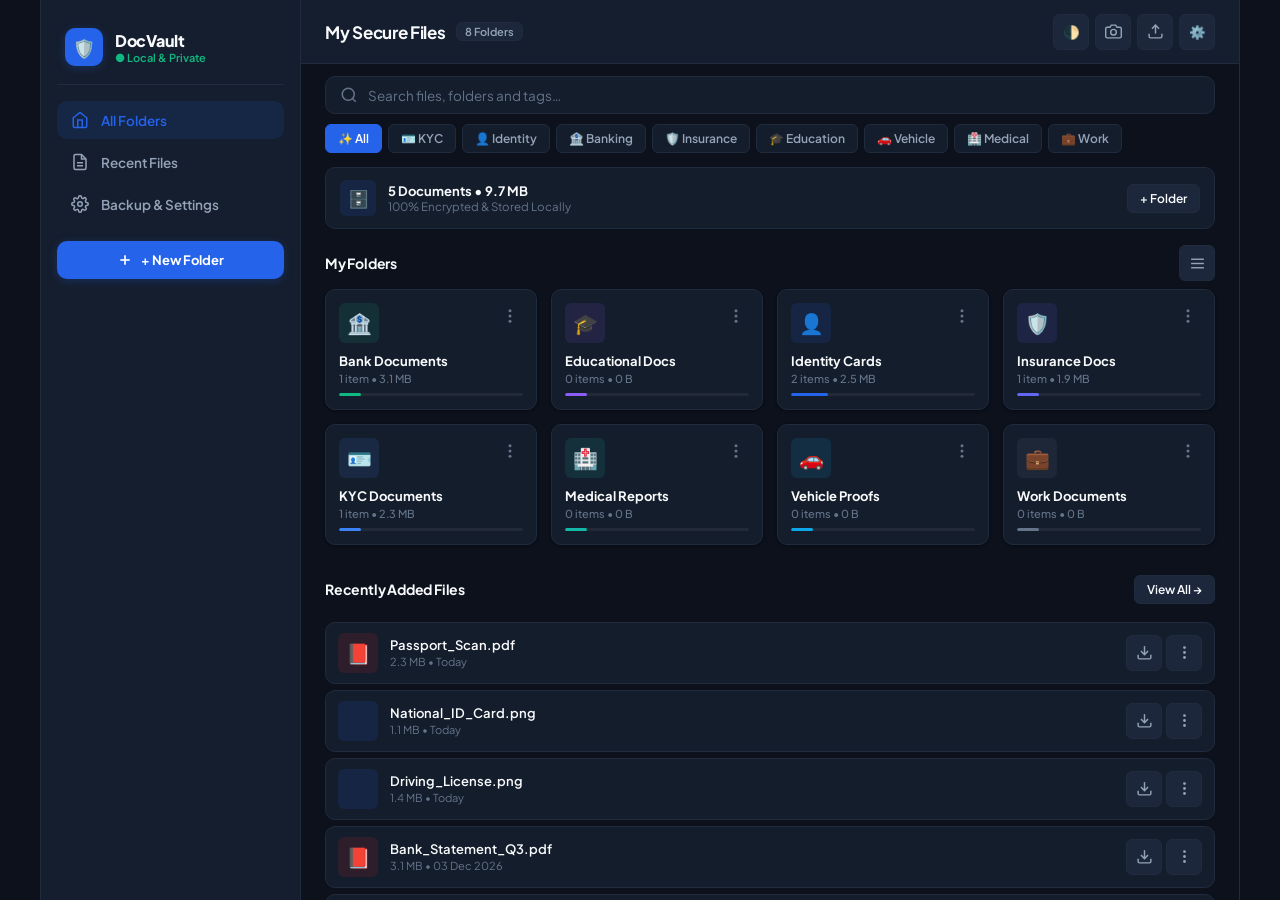
==== index.html @ 3d0f3116 "first commit" ====
<!DOCTYPE html>
<html lang="en">
<head>
  <meta charset="UTF-8" />
  <meta name="viewport" content="width=device-width, initial-scale=1.0, maximum-scale=1.0, user-scalable=no, viewport-fit=cover" />
  <meta name="theme-color" content="#0B0F19" />
  <meta name="mobile-web-app-capable" content="yes" />
  <meta name="apple-mobile-web-app-capable" content="yes" />
  <meta name="apple-mobile-web-app-status-bar-style" content="black-translucent" />
  <meta name="apple-mobile-web-app-title" content="DocVault" />
  <meta name="description" content="Minimal & secure offline document wallet." />
  <title>Private Document Vault — Local & Offline</title>

  <!-- PWA Manifest & Icons -->
  <link rel="manifest" href="./manifest.json" />
  <link rel="apple-touch-icon" href="./icons/icon-192.png" />
  <link rel="icon" type="image/png" href="./icons/icon-192.png" />

  <!-- Fonts & Style -->
  <link rel="preconnect" href="https://fonts.googleapis.com" />
  <link rel="preconnect" href="https://fonts.gstatic.com" crossorigin />
  <link rel="stylesheet" href="./css/style.css" />
</head>
<body>

<!-- Offline Status Pill -->
<div class="offline-badge" id="offline-badge">📡 Offline Vault</div>

<!-- Install Banner -->
<div class="install-banner" id="install-banner">
  <span class="install-banner-text">📥 Add DocVault to Home Screen</span>
  <div class="install-banner-btns">
    <button id="install-btn">Install</button>
    <button id="install-dismiss">✕</button>
  </div>
</div>

<!-- Hidden File Inputs -->
<input type="file" id="file-input" multiple accept="image/*,application/pdf,.doc,.docx,.xls,.xlsx,.txt" style="display:none"
  onchange="App.handleFileUpload(this.files); this.value=''" />

<!-- ═══════════════════════════════════════════════
     APP SHELL
     ═══════════════════════════════════════════════ -->
<div id="app">

  <!-- ── SIDEBAR (Desktop ≥ 900px) ──────────────── -->
  <nav id="sidebar" aria-label="Main navigation">
    <div class="sidebar-brand">
      <div class="sidebar-brand-icon">🛡️</div>
      <div>
        <div class="sidebar-brand-name">DocVault</div>
        <div class="sidebar-brand-tag">● Local &amp; Private</div>
      </div>
    </div>

    <div class="sidebar-nav">
      <button class="sidebar-nav-item active" data-view="home" onclick="App.showView('home')">
        <svg width="18" height="18" viewBox="0 0 24 24" fill="none" stroke="currentColor" stroke-width="2">
          <path d="M3 9l9-7 9 7v11a2 2 0 0 1-2 2H5a2 2 0 0 1-2-2z"/><polyline points="9 22 9 12 15 12 15 22"/>
        </svg>
        <span>All Folders</span>
      </button>

      <button class="sidebar-nav-item" data-view="recent" onclick="App.showView('recent')">
        <svg width="18" height="18" viewBox="0 0 24 24" fill="none" stroke="currentColor" stroke-width="2">
          <path d="M14 2H6a2 2 0 0 0-2 2v16a2 2 0 0 0 2 2h12a2 2 0 0 0 2-2V8z"/>
          <polyline points="14 2 14 8 20 8"/><line x1="16" y1="13" x2="8" y2="13"/><line x1="16" y1="17" x2="8" y2="17"/>
        </svg>
        <span>Recent Files</span>
      </button>

      <button class="sidebar-nav-item" data-view="settings" onclick="App.showView('settings')">
        <svg width="18" height="18" viewBox="0 0 24 24" fill="none" stroke="currentColor" stroke-width="2">
          <circle cx="12" cy="12" r="3"/>
          <path d="M19.4 15a1.65 1.65 0 0 0 .33 1.82l.06.06a2 2 0 0 1-2.83 2.83l-.06-.06a1.65 1.65 0 0 0-1.82-.33 1.65 1.65 0 0 0-1 1.51V21a2 2 0 0 1-4 0v-.09A1.65 1.65 0 0 0 9 19.4a1.65 1.65 0 0 0-1.82.33l-.06.06a2 2 0 0 1-2.83-2.83l.06-.06A1.65 1.65 0 0 0 4.68 15a1.65 1.65 0 0 0-1.51-1H3a2 2 0 0 1 0-4h.09A1.65 1.65 0 0 0 4.6 9a1.65 1.65 0 0 0-.33-1.82l-.06-.06a2 2 0 0 1 2.83-2.83l.06.06A1.65 1.65 0 0 0 9 4.68a1.65 1.65 0 0 0 1-1.51V3a2 2 0 0 1 4 0v.09a1.65 1.65 0 0 0 1 1.51 1.65 1.65 0 0 0 1.82-.33l.06-.06a2 2 0 0 1 2.83 2.83l-.06.06A1.65 1.65 0 0 0 19.4 9a1.65 1.65 0 0 0 1.51 1H21a2 2 0 0 1 0 4h-.09a1.65 1.65 0 0 0-1.51 1z"/>
        </svg>
        <span>Backup &amp; Settings</span>
      </button>

      <button class="sidebar-action-btn" onclick="App.showCreateFolder()">
        <svg width="16" height="16" viewBox="0 0 24 24" fill="none" stroke="currentColor" stroke-width="2.5">
          <line x1="12" y1="5" x2="12" y2="19"/><line x1="5" y1="12" x2="19" y2="12"/>
        </svg>
        <span>+ New Folder</span>
      </button>
    </div>
  </nav>

  <!-- ── ALL VIEWS IN #app-content ──────────────── -->
  <div id="app-content">

    <!-- ── HOME VIEW ────────────────────────────── -->
    <div class="view" id="view-home">
      <!-- Top App Header -->
      <div class="app-header">
        <div class="header-left">
          <div class="header-title-main">My Secure Files</div>
          <div class="header-sub-badge" id="storage-pill-count">0 Folders</div>
        </div>
        <div class="header-actions">
          <button class="icon-btn" onclick="App.toggleTheme()" title="Toggle Dark/Light" aria-label="Theme">
            🌓
          </button>
          <button class="icon-btn" onclick="App.openCameraScanner()" title="Scan Document" aria-label="Scan">
            <svg width="18" height="18" viewBox="0 0 24 24" fill="none" stroke="currentColor" stroke-width="2">
              <path d="M23 19a2 2 0 0 1-2 2H3a2 2 0 0 1-2-2V8a2 2 0 0 1 2-2h4l2-3h6l2 3h4a2 2 0 0 1 2 2z"/><circle cx="12" cy="13" r="4"/>
            </svg>
          </button>
          <button class="icon-btn" onclick="App.triggerUpload()" title="Import File" aria-label="Upload">
            <svg width="18" height="18" viewBox="0 0 24 24" fill="none" stroke="currentColor" stroke-width="2">
              <path d="M21 15v4a2 2 0 0 1-2 2H5a2 2 0 0 1-2-2v-4"/><polyline points="17 8 12 3 7 8"/><line x1="12" y1="3" x2="12" y2="15"/>
            </svg>
          </button>
          <button class="icon-btn" onclick="App.showView('settings')" title="Settings" aria-label="Settings">
            ⚙️
          </button>
        </div>
      </div>

      <!-- Search Bar -->
      <div class="search-container">
        <svg width="18" height="18" viewBox="0 0 24 24" fill="none" stroke="currentColor" stroke-width="2">
          <circle cx="11" cy="11" r="8"/><path d="m21 21-4.35-4.35"/>
        </svg>
        <input type="text" id="search-input" placeholder="Search files, folders and tags…" oninput="App.handleSearch(this.value)" />
      </div>

      <!-- Quick Category Pills -->
      <div class="category-pills" id="category-pills">
        <button class="category-pill active" onclick="App.filterCategory('all', this)">✨ All</button>
        <button class="category-pill" onclick="App.filterCategory('kyc', this)">🪪 KYC</button>
        <button class="category-pill" onclick="App.filterCategory('identity', this)">👤 Identity</button>
        <button class="category-pill" onclick="App.filterCategory('bank', this)">🏦 Banking</button>
        <button class="category-pill" onclick="App.filterCategory('insurance', this)">🛡️ Insurance</button>
        <button class="category-pill" onclick="App.filterCategory('education', this)">🎓 Education</button>
        <button class="category-pill" onclick="App.filterCategory('vehicle', this)">🚗 Vehicle</button>
        <button class="category-pill" onclick="App.filterCategory('medical', this)">🏥 Medical</button>
        <button class="category-pill" onclick="App.filterCategory('work', this)">💼 Work</button>
      </div>

      <!-- Storage Summary Card -->
      <div class="storage-summary-card">
        <div class="storage-stat-group">
          <div class="storage-stat-icon">🗄️</div>
          <div class="storage-stat-info">
            <div class="storage-stat-title" id="stat-main-storage">0 Documents • 0 B</div>
            <div class="storage-stat-sub">100% Encrypted &amp; Stored Locally</div>
          </div>
        </div>
        <div class="storage-stat-actions">
          <button class="btn-sm" onclick="App.showCreateFolder()">+ Folder</button>
        </div>
      </div>

      <!-- Scrollable Folders & Docs List -->
      <div class="scroll-area">
        <div class="section-bar">
          <div class="section-heading">My Folders</div>
          <button class="icon-btn" id="toggle-view-btn" onclick="App.toggleView()" title="Toggle View">
            <svg width="18" height="18" viewBox="0 0 24 24" fill="none" stroke="currentColor" stroke-width="2">
              <line x1="3" y1="6" x2="21" y2="6"/><line x1="3" y1="12" x2="21" y2="12"/><line x1="3" y1="18" x2="21" y2="18"/>
            </svg>
          </button>
        </div>

        <!-- Folders Container -->
        <div class="folders-grid" id="folders-grid">
          <!-- Rendered dynamically -->
        </div>

        <!-- Recent Documents Preview inside Home -->
        <div class="section-bar" style="margin-top:14px">
          <div class="section-heading">Recently Added Files</div>
          <button class="btn-sm" onclick="App.showView('recent')">View All →</button>
        </div>
        <div class="recent-docs-section" id="home-recent-docs">
          <!-- Rendered dynamically -->
        </div>

        <div style="height:20px"></div>
      </div>
    </div>

    <!-- ── FOLDER VIEW ──────────────────────────── -->
    <div class="view" id="view-folder">
      <div class="app-header">
        <div class="header-left">
          <button class="header-back-btn" onclick="App.goBack()" aria-label="Back">
            <svg width="20" height="20" viewBox="0 0 24 24" fill="none" stroke="currentColor" stroke-width="2.5">
              <polyline points="15 18 9 12 15 6"/>
            </svg>
          </button>
          <div class="header-title-main" id="folder-header-title">Folder</div>
        </div>
        <div class="header-actions">
          <button class="icon-btn" onclick="App.openCameraScanner()" title="Scan Document">
            <svg width="18" height="18" viewBox="0 0 24 24" fill="none" stroke="currentColor" stroke-width="2">
              <path d="M23 19a2 2 0 0 1-2 2H3a2 2 0 0 1-2-2V8a2 2 0 0 1 2-2h4l2-3h6l2 3h4a2 2 0 0 1 2 2z"/><circle cx="12" cy="13" r="4"/>
            </svg>
          </button>
          <button class="icon-btn" onclick="App.triggerUpload()" title="Upload File">
            <svg width="18" height="18" viewBox="0 0 24 24" fill="none" stroke="currentColor" stroke-width="2">
              <path d="M21 15v4a2 2 0 0 1-2 2H5a2 2 0 0 1-2-2v-4"/><polyline points="17 8 12 3 7 8"/><line x1="12" y1="3" x2="12" y2="15"/>
            </svg>
          </button>
        </div>
      </div>

      <div class="scroll-area" style="padding-top:14px">
        <div class="recent-docs-section" id="folder-docs">
          <!-- Rendered dynamically -->
        </div>
      </div>

      <button class="nav-fab-center" style="position:fixed;right:20px;bottom:80px;z-index:30" onclick="App.triggerUpload()" title="Add Document">
        <svg width="22" height="22" viewBox="0 0 24 24" fill="none" stroke="currentColor" stroke-width="2.5">
          <line x1="12" y1="5" x2="12" y2="19"/><line x1="5" y1="12" x2="19" y2="12"/>
        </svg>
      </button>
    </div>

    <!-- ── DOCUMENT VIEWER ────────────────────────── -->
    <div class="view" id="view-viewer">
      <div class="app-header">
        <div class="header-left">
          <button class="header-back-btn" onclick="App.goBack()" aria-label="Back">
            <svg width="20" height="20" viewBox="0 0 24 24" fill="none" stroke="currentColor" stroke-width="2.5">
              <polyline points="15 18 9 12 15 6"/>
            </svg>
          </button>
          <div class="header-title-main" id="doc-viewer-title" style="font-size:15px">Document</div>
        </div>
        <div class="header-actions">
          <button class="icon-btn" onclick="App.shareDocument()" title="Share">
            <svg width="18" height="18" viewBox="0 0 24 24" fill="none" stroke="currentColor" stroke-width="2">
              <circle cx="18" cy="5" r="3"/><circle cx="6" cy="12" r="3"/><circle cx="18" cy="19" r="3"/>
              <line x1="8.59" y1="13.51" x2="15.42" y2="17.49"/><line x1="15.41" y1="6.51" x2="8.59" y2="10.49"/>
            </svg>
          </button>
          <button class="icon-btn" onclick="App.deleteDocument()" title="Delete">
            <svg width="18" height="18" viewBox="0 0 24 24" fill="none" stroke="currentColor" stroke-width="2">
              <polyline points="3 6 5 6 21 6"/><path d="M19 6v14a2 2 0 0 1-2 2H7a2 2 0 0 1-2-2V6m3 0V4a1 1 0 0 1 1-1h4a1 1 0 0 1 1 1v2"/>
            </svg>
          </button>
        </div>
      </div>

      <div class="viewer-body" id="doc-viewer-content">
        <!-- Rendered dynamically -->
      </div>

      <div class="viewer-bottom-bar">
        <button class="btn-secondary" onclick="App.downloadDocument()">⬇️ Download File</button>
        <button class="btn-primary" onclick="App.shareDocument()">🔗 Share Document</button>
      </div>
    </div>

    <!-- ── RECENT VIEW ──────────────────────────── -->
    <div class="view" id="view-recent">
      <div class="app-header">
        <div class="header-title-main">Recent Documents</div>
        <div class="header-actions">
          <button class="icon-btn" onclick="App.triggerUpload()" title="Upload">
            <svg width="18" height="18" viewBox="0 0 24 24" fill="none" stroke="currentColor" stroke-width="2">
              <path d="M21 15v4a2 2 0 0 1-2 2H5a2 2 0 0 1-2-2v-4"/><polyline points="17 8 12 3 7 8"/><line x1="12" y1="3" x2="12" y2="15"/>
            </svg>
          </button>
        </div>
      </div>

      <div class="scroll-area" style="padding-top:14px">
        <div class="recent-docs-section" id="recent-docs-list">
          <!-- Rendered dynamically -->
        </div>
      </div>
    </div>

    <!-- ── SETTINGS VIEW ────────────────────────── -->
    <div class="view" id="view-settings">
      <div class="app-header">
        <div class="header-left">
          <button class="header-back-btn" onclick="App.goBack()" aria-label="Back">
            <svg width="20" height="20" viewBox="0 0 24 24" fill="none" stroke="currentColor" stroke-width="2.5">
              <polyline points="15 18 9 12 15 6"/>
            </svg>
          </button>
          <div class="header-title-main">Vault Settings &amp; Backup</div>
        </div>
      </div>

      <div class="scroll-area" style="padding-top:14px">
        <!-- Appearance -->
        <div class="storage-summary-card" style="cursor:pointer" onclick="App.toggleTheme()">
          <div class="storage-stat-group">
            <div class="storage-stat-icon">🌓</div>
            <div class="storage-stat-info">
              <div class="storage-stat-title" id="theme-label">Cyber Dark Theme</div>
              <div class="storage-stat-sub">Tap to toggle Dark / Light mode</div>
            </div>
          </div>
          <button class="btn-sm">Switch</button>
        </div>

        <!-- Backup & Export -->
        <div class="storage-summary-card" style="cursor:pointer" onclick="App.exportBackup()">
          <div class="storage-stat-group">
            <div class="storage-stat-icon">💾</div>
            <div class="storage-stat-info">
              <div class="storage-stat-title">Export Complete Backup</div>
              <div class="storage-stat-sub">Download all folders &amp; documents as JSON</div>
            </div>
          </div>
          <button class="btn-sm">Export</button>
        </div>

        <div class="storage-summary-card" style="cursor:pointer" onclick="App.importBackup()">
          <div class="storage-stat-group">
            <div class="storage-stat-icon">📥</div>
            <div class="storage-stat-info">
              <div class="storage-stat-title">Restore from Backup</div>
              <div class="storage-stat-sub">Import wallet JSON file from your device</div>
            </div>
          </div>
          <button class="btn-sm">Import</button>
        </div>

        <!-- Wipe data -->
        <div class="storage-summary-card" style="cursor:pointer" onclick="App.confirmClearData()">
          <div class="storage-stat-group">
            <div class="storage-stat-icon" style="background:rgba(239,68,68,0.15);color:var(--danger)">🗑️</div>
            <div class="storage-stat-info">
              <div class="storage-stat-title" style="color:var(--danger)">Clear All Stored Data</div>
              <div class="storage-stat-sub">Permanently delete IndexedDB local database</div>
            </div>
          </div>
          <button class="btn-sm" style="color:var(--danger)">Wipe</button>
        </div>

        <div style="text-align:center;padding:28px 16px;color:var(--text-dim);font-size:12px">
          🛡️ Private Document Vault • v2.1 Pro<br>
          <span>100% Local-First Offline Storage</span>
        </div>
      </div>
    </div>

    <!-- ── BOTTOM NAVIGATION (Mobile / Tablet) ──── -->
    <nav class="bottom-nav" id="bottom-nav">
      <button class="nav-item active" data-view="home" onclick="App.showView('home')" aria-label="Folders">
        <svg width="20" height="20" viewBox="0 0 24 24" fill="none" stroke="currentColor" stroke-width="2">
          <path d="M3 9l9-7 9 7v11a2 2 0 0 1-2 2H5a2 2 0 0 1-2-2z"/><polyline points="9 22 9 12 15 12 15 22"/>
        </svg>
        <span class="nav-label">Vault</span>
      </button>

      <button class="nav-item" data-view="recent" onclick="App.showView('recent')" aria-label="Documents">
        <svg width="20" height="20" viewBox="0 0 24 24" fill="none" stroke="currentColor" stroke-width="2">
          <path d="M14 2H6a2 2 0 0 0-2 2v16a2 2 0 0 0 2 2h12a2 2 0 0 0 2-2V8z"/>
          <polyline points="14 2 14 8 20 8"/><line x1="16" y1="13" x2="8" y2="13"/><line x1="16" y1="17" x2="8" y2="17"/>
        </svg>
        <span class="nav-label">Recent</span>
      </button>

      <!-- Center Action Button -->
      <button class="nav-fab-center" onclick="App.openCameraScanner()" aria-label="Scan" title="Scan or Upload">
        <svg width="22" height="22" viewBox="0 0 24 24" fill="none" stroke="currentColor" stroke-width="2.5">
          <path d="M23 19a2 2 0 0 1-2 2H3a2 2 0 0 1-2-2V8a2 2 0 0 1 2-2h4l2-3h6l2 3h4a2 2 0 0 1 2 2z"/><circle cx="12" cy="13" r="4"/>
        </svg>
      </button>

      <button class="nav-item" onclick="App.showCreateFolder()" aria-label="New Folder">
        <svg width="20" height="20" viewBox="0 0 24 24" fill="none" stroke="currentColor" stroke-width="2">
          <line x1="12" y1="5" x2="12" y2="19"/><line x1="5" y1="12" x2="19" y2="12"/>
        </svg>
        <span class="nav-label">New</span>
      </button>

      <button class="nav-item" data-view="settings" onclick="App.showView('settings')" aria-label="Settings">
        <svg width="20" height="20" viewBox="0 0 24 24" fill="none" stroke="currentColor" stroke-width="2">
          <circle cx="12" cy="12" r="3"/>
          <path d="M19.4 15a1.65 1.65 0 0 0 .33 1.82l.06.06a2 2 0 0 1-2.83 2.83l-.06-.06a1.65 1.65 0 0 0-1.82-.33 1.65 1.65 0 0 0-1 1.51V21a2 2 0 0 1-4 0v-.09A1.65 1.65 0 0 0 9 19.4a1.65 1.65 0 0 0-1.82.33l-.06.06a2 2 0 0 1-2.83-2.83l.06-.06A1.65 1.65 0 0 0 4.68 15a1.65 1.65 0 0 0-1.51-1H3a2 2 0 0 1 0-4h.09A1.65 1.65 0 0 0 4.6 9a1.65 1.65 0 0 0-.33-1.82l-.06-.06a2 2 0 0 1 2.83-2.83l.06.06A1.65 1.65 0 0 0 9 4.68a1.65 1.65 0 0 0 1-1.51V3a2 2 0 0 1 4 0v.09a1.65 1.65 0 0 0 1 1.51 1.65 1.65 0 0 0 1.82-.33l.06-.06a2 2 0 0 1 2.83 2.83l-.06.06A1.65 1.65 0 0 0 19.4 9a1.65 1.65 0 0 0 1.51 1H21a2 2 0 0 1 0 4h-.09a1.65 1.65 0 0 0-1.51 1z"/>
        </svg>
        <span class="nav-label">Settings</span>
      </button>
    </nav>

  </div><!-- /#app-content -->
</div><!-- /#app -->

<!-- Scripts -->
<script src="./js/crypto.js"></script>
<script src="./js/db.js"></script>
<script src="./js/ui.js"></script>
<script src="./js/app.js"></script>

<script>
  // ── Bottom nav view synchronization ───────────────────────
  const NAV_VISIBLE_VIEWS = ['home', 'recent', 'settings'];
  const origShowView = App.showView.bind(App);
  App.showView = async function(name, pushStack) {
    await origShowView(name, pushStack);
    const nav = document.getElementById('bottom-nav');
    if (nav) nav.style.display = NAV_VISIBLE_VIEWS.includes(name) ? 'flex' : 'none';
  };

  // ── Offline status banner ─────────────────────────────────
  const offlineBadge = document.getElementById('offline-badge');
  function updateOnlineStatus() {
    if (offlineBadge) offlineBadge.style.display = navigator.onLine ? 'none' : 'block';
  }
  window.addEventListener('online', updateOnlineStatus);
  window.addEventListener('offline', updateOnlineStatus);
  updateOnlineStatus();
</script>

</body>
</html>
---- css/style.css ----
/* ════════════════════════════════════════════════════════════
   Private Document Wallet — Executive Professional Design System
   ════════════════════════════════════════════════════════════ */

@import url('https://fonts.googleapis.com/css2?family=Plus+Jakarta+Sans:wght@400;500;600;700;800&family=Inter:wght@400;500;600;700&display=swap');

:root {
  /* Professional Dark Theme (Executive Navy & Slate) */
  --bg:            #0C111C;
  --bg-subtle:     #111827;
  --surface:       #151E2E;
  --surface-hover: #1C273C;
  --surface-card:  #141D2B;
  --border:        #202B3E;
  --border-subtle: rgba(255, 255, 255, 0.06);
  --border-focus:  #3B82F6;
  
  --primary:       #2563EB;
  --primary-dark:  #1D4ED8;
  --primary-lite:  rgba(37, 99, 235, 0.12);
  --primary-glow:  rgba(37, 99, 235, 0.25);
  
  --accent:        #38BDF8;
  --success:       #10B981;
  --warning:       #F59E0B;
  --danger:        #EF4444;
  
  --text:          #F8FAFC;
  --text-muted:    #94A3B8;
  --text-dim:      #64748B;
  
  --shadow-sm:     0 1px 3px rgba(0, 0, 0, 0.2), 0 1px 2px rgba(0, 0, 0, 0.15);
  --shadow-md:     0 4px 14px rgba(0, 0, 0, 0.3);
  --shadow-lg:     0 12px 28px rgba(0, 0, 0, 0.45);
  
  --radius-xs:     6px;
  --radius-sm:     10px;
  --radius-md:     14px;
  --radius-lg:     20px;
  --radius-xl:     28px;
  
  --nav-h:         68px;
  --header-h:      64px;
  --sidebar-w:     260px;
  --max-w:         1200px;
  --gap:           16px;
}

/* Executive Light Theme (Clean Crisp Platinum) */
body.theme-light {
  --bg:            #F8FAFC;
  --bg-subtle:     #F1F5F9;
  --surface:       #FFFFFF;
  --surface-hover: #F8FAFC;
  --surface-card:  #FFFFFF;
  --border:        #E2E8F0;
  --border-subtle: rgba(0, 0, 0, 0.04);
  --border-focus:  #2563EB;
  
  --text:          #0F172A;
  --text-muted:    #475569;
  --text-dim:      #94A3B8;
  
  --shadow-sm:     0 1px 3px rgba(0, 0, 0, 0.05), 0 1px 2px rgba(0, 0, 0, 0.03);
  --shadow-md:     0 4px 12px rgba(0, 0, 0, 0.06);
  --shadow-lg:     0 12px 24px rgba(0, 0, 0, 0.08);
}

/* ── Reset ─────────────────────────────────────────────────── */
*, *::before, *::after { box-sizing: border-box; margin: 0; padding: 0; }
button { font-family: inherit; cursor: pointer; border: none; background: none; }
input  { font-family: inherit; }

html, body {
  height: 100%;
  overflow: hidden;
  font-family: 'Plus Jakarta Sans', 'Inter', -apple-system, sans-serif;
  font-size: 14px;
  background: var(--bg);
  color: var(--text);
  -webkit-tap-highlight-color: transparent;
  -webkit-font-smoothing: antialiased;
}

/* ── App Shell Layout ──────────────────────────────────────── */
#app {
  position: relative;
  width: 100%;
  height: 100%;
  display: flex;
  background: var(--bg);
  overflow: hidden;
}

#app-content {
  flex: 1;
  position: relative;
  display: flex;
  flex-direction: column;
  height: 100%;
  overflow: hidden;
  min-width: 0;
}

/* ── Views ─────────────────────────────────────────────────── */
.view {
  position: absolute;
  inset: 0;
  display: none;
  flex-direction: column;
  background: var(--bg);
  overflow: hidden;
  z-index: 1;
}
.view.active { display: flex; }

.scroll-area {
  flex: 1;
  overflow-y: auto;
  overflow-x: hidden;
  -webkit-overflow-scrolling: touch;
  padding-bottom: calc(var(--nav-h) + 20px);
}
.scroll-area::-webkit-scrollbar { width: 5px; }
.scroll-area::-webkit-scrollbar-thumb { background: rgba(255,255,255,0.08); border-radius: 4px; }
body.theme-light .scroll-area::-webkit-scrollbar-thumb { background: rgba(0,0,0,0.12); }

/* ── Keyframes ─────────────────────────────────────────────── */
@keyframes fadeIn { from { opacity: 0; } to { opacity: 1; } }
@keyframes slideUp { from { transform: translateY(10px); opacity: 0; } to { transform: translateY(0); opacity: 1; } }
.slide-up { animation: slideUp 0.22s cubic-bezier(0.16, 1, 0.3, 1) both; }

/* ════════════════════════════════════════════════════════════
   SIDEBAR (Desktop Navigation)
   ════════════════════════════════════════════════════════════ */
#sidebar {
  display: none;
  width: var(--sidebar-w);
  flex-shrink: 0;
  background: var(--surface);
  border-right: 1px solid var(--border);
  flex-direction: column;
  padding: 20px 16px;
  overflow-y: auto;
  z-index: 40;
}

.sidebar-brand {
  display: flex;
  align-items: center;
  gap: 12px;
  padding: 8px 8px 18px;
  border-bottom: 1px solid var(--border);
  margin-bottom: 16px;
}
.sidebar-brand-icon {
  width: 38px; height: 38px;
  border-radius: 10px;
  background: var(--primary);
  display: flex; align-items: center; justify-content: center;
  font-size: 18px; color: white;
  box-shadow: 0 2px 10px var(--primary-glow);
}
.sidebar-brand-name { font-size: 16px; font-weight: 800; color: var(--text); letter-spacing: -0.3px; }
.sidebar-brand-tag { font-size: 11px; color: var(--success); font-weight: 600; }

.sidebar-nav { display: flex; flex-direction: column; gap: 4px; flex: 1; }
.sidebar-nav-item {
  display: flex; align-items: center; gap: 12px;
  padding: 10px 14px; border-radius: var(--radius-sm);
  color: var(--text-muted); font-size: 13.5px; font-weight: 600;
  transition: all 0.15s; width: 100%;
}
.sidebar-nav-item:hover { background: var(--surface-hover); color: var(--text); }
.sidebar-nav-item.active {
  background: var(--primary-lite);
  color: var(--primary);
}
.sidebar-nav-item svg { width: 18px; height: 18px; }

.sidebar-action-btn {
  margin-top: 14px; width: 100%;
  padding: 11px; border-radius: var(--radius-sm);
  background: var(--primary); color: white;
  font-size: 13px; font-weight: 700;
  display: flex; align-items: center; justify-content: center; gap: 8px;
  box-shadow: 0 2px 10px var(--primary-glow);
  transition: all 0.15s;
}
.sidebar-action-btn:hover { background: var(--primary-dark); }

/* ════════════════════════════════════════════════════════════
   TOP APP HEADER
   ════════════════════════════════════════════════════════════ */
.app-header {
  height: var(--header-h);
  background: var(--surface);
  border-bottom: 1px solid var(--border);
  display: flex;
  align-items: center;
  justify-content: space-between;
  padding: 0 var(--gap);
  gap: 12px;
  flex-shrink: 0;
  z-index: 20;
}

.header-left { display: flex; align-items: center; gap: 10px; min-width: 0; }
.header-title-main { font-size: 17px; font-weight: 700; color: var(--text); letter-spacing: -0.3px; white-space: nowrap; }
.header-sub-badge {
  font-size: 11px; font-weight: 600;
  padding: 2px 8px; border-radius: 6px;
  background: var(--surface-hover); color: var(--text-muted);
  border: 1px solid var(--border);
}

.header-actions { display: flex; align-items: center; gap: 6px; }

.icon-btn {
  width: 36px; height: 36px;
  border-radius: var(--radius-xs);
  display: flex; align-items: center; justify-content: center;
  background: var(--surface-hover);
  color: var(--text-muted);
  border: 1px solid var(--border);
  transition: all 0.15s;
}
.icon-btn:hover { color: var(--text); border-color: rgba(255,255,255,0.2); }
body.theme-light .icon-btn:hover { border-color: rgba(0,0,0,0.2); }
.icon-btn:active { transform: scale(0.95); }
.icon-btn svg { width: 17px; height: 17px; }

/* Search Container */
.search-container {
  margin: 12px var(--gap) 0;
  background: var(--surface-card);
  border: 1px solid var(--border);
  border-radius: var(--radius-sm);
  display: flex;
  align-items: center;
  padding: 9px 14px;
  gap: 10px;
  transition: border-color 0.15s;
}
.search-container:focus-within { border-color: var(--border-focus); }
.search-container svg { color: var(--text-dim); flex-shrink: 0; }
.search-container input {
  flex: 1; border: none; outline: none;
  background: transparent; font-size: 13.5px; color: var(--text);
}
.search-container input::placeholder { color: var(--text-dim); }

/* Quick Category Tags */
.category-pills {
  display: flex;
  gap: 6px;
  overflow-x: auto;
  padding: 10px var(--gap) 4px;
  scrollbar-width: none;
}
.category-pills::-webkit-scrollbar { display: none; }
.category-pill {
  padding: 6px 12px;
  border-radius: var(--radius-xs);
  background: var(--surface-card);
  border: 1px solid var(--border);
  color: var(--text-muted);
  font-size: 12px;
  font-weight: 600;
  white-space: nowrap;
  transition: all 0.15s;
}
.category-pill:hover { background: var(--surface-hover); color: var(--text); }
.category-pill.active {
  background: var(--primary);
  color: white;
  border-color: var(--primary);
}

/* ════════════════════════════════════════════════════════════
   STORAGE BAR (Refined Corporate Design)
   ════════════════════════════════════════════════════════════ */
.storage-summary-card {
  margin: 10px var(--gap) 0;
  padding: 12px 14px;
  background: var(--surface-card);
  border: 1px solid var(--border);
  border-radius: var(--radius-sm);
  display: flex;
  align-items: center;
  justify-content: space-between;
  gap: 14px;
}

.storage-stat-group { display: flex; align-items: center; gap: 12px; }
.storage-stat-icon {
  width: 36px; height: 36px; border-radius: var(--radius-xs);
  background: var(--primary-lite); color: var(--primary);
  display: flex; align-items: center; justify-content: center;
  font-size: 17px;
}
.storage-stat-info { display: flex; flex-direction: column; }
.storage-stat-title { font-size: 13px; font-weight: 700; color: var(--text); }
.storage-stat-sub { font-size: 11.5px; color: var(--text-dim); }

.storage-stat-actions { display: flex; gap: 6px; }
.btn-sm {
  padding: 6px 12px;
  border-radius: var(--radius-xs);
  font-size: 12px; font-weight: 600;
  background: var(--surface-hover);
  color: var(--text);
  border: 1px solid var(--border);
  display: flex; align-items: center; gap: 6px;
  transition: all 0.15s;
}
.btn-sm:hover { background: var(--primary); color: white; border-color: var(--primary); }

/* Section Title Bar */
.section-bar {
  display: flex;
  align-items: center;
  justify-content: space-between;
  padding: 16px var(--gap) 8px;
}
.section-heading { font-size: 14px; font-weight: 700; color: var(--text); letter-spacing: -0.2px; }

/* ════════════════════════════════════════════════════════════
   FOLDER CARDS (Executive Grid)
   ════════════════════════════════════════════════════════════ */
.folders-grid {
  display: grid;
  grid-template-columns: repeat(2, 1fr);
  gap: 10px;
  padding: 0 var(--gap);
}

.folder-card {
  background: var(--surface-card);
  border: 1px solid var(--border);
  border-radius: var(--radius-sm);
  padding: 13px;
  cursor: pointer;
  display: flex;
  flex-direction: column;
  justify-content: space-between;
  min-height: 116px;
  box-shadow: var(--shadow-sm);
  transition: all 0.15s ease;
  position: relative;
}
.folder-card:hover {
  background: var(--surface-hover);
  border-color: rgba(59, 130, 246, 0.35);
}
.folder-card:active { transform: scale(0.98); }

.folder-card-top {
  display: flex;
  align-items: flex-start;
  justify-content: space-between;
  margin-bottom: 10px;
}

.folder-icon-box {
  width: 40px; height: 40px;
  border-radius: var(--radius-xs);
  display: flex; align-items: center; justify-content: center;
  font-size: 20px;
}

.folder-dots-btn {
  color: var(--text-dim);
  padding: 4px; border-radius: 4px;
  transition: color 0.15s;
}
.folder-dots-btn:hover { color: var(--text); }

.folder-card-name {
  font-size: 13px; font-weight: 700;
  color: var(--text); line-height: 1.3;
  margin-bottom: 2px;
  white-space: nowrap; overflow: hidden; text-overflow: ellipsis;
}
.folder-card-meta {
  font-size: 11px;
  color: var(--text-dim);
  font-weight: 500;
}

/* Progress bar */
.folder-progress-bar {
  height: 3px;
  background: rgba(255,255,255,0.06);
  border-radius: 2px;
  margin-top: 8px;
  overflow: hidden;
}
body.theme-light .folder-progress-bar { background: rgba(0,0,0,0.06); }
.folder-progress-fill {
  height: 100%;
  border-radius: 2px;
  background: var(--primary);
}

/* ════════════════════════════════════════════════════════════
   RECENT DOCUMENTS SECTION (List View)
   ════════════════════════════════════════════════════════════ */
.recent-docs-section {
  margin-top: 10px;
  padding: 0 var(--gap);
}

.doc-row-card {
  background: var(--surface-card);
  border: 1px solid var(--border);
  border-radius: var(--radius-sm);
  padding: 10px 12px;
  margin-bottom: 6px;
  display: flex;
  align-items: center;
  gap: 12px;
  cursor: pointer;
  transition: all 0.15s;
}
.doc-row-card:hover {
  background: var(--surface-hover);
  border-color: rgba(59, 130, 246, 0.3);
}
.doc-row-card:active { transform: scale(0.98); }

.doc-row-thumb {
  width: 40px; height: 40px;
  border-radius: var(--radius-xs);
  background: var(--primary-lite);
  display: flex; align-items: center; justify-content: center;
  font-size: 18px; flex-shrink: 0;
  background-size: cover; background-position: center;
}
.doc-row-info { flex: 1; min-width: 0; }
.doc-row-title {
  font-size: 13px; font-weight: 600; color: var(--text);
  white-space: nowrap; overflow: hidden; text-overflow: ellipsis;
  margin-bottom: 2px;
}
.doc-row-meta { font-size: 11px; color: var(--text-dim); }
.doc-row-actions { display: flex; align-items: center; gap: 4px; }

/* ════════════════════════════════════════════════════════════
   BOTTOM NAVIGATION (Mobile Dock)
   ════════════════════════════════════════════════════════════ */
.bottom-nav {
  position: fixed;
  bottom: 0; left: 0; right: 0;
  height: var(--nav-h);
  background: var(--surface);
  border-top: 1px solid var(--border);
  display: flex;
  align-items: center;
  justify-content: space-around;
  padding: 0 8px;
  padding-bottom: env(safe-area-inset-bottom, 0px);
  z-index: 50;
  box-shadow: 0 -2px 10px rgba(0,0,0,0.15);
}

.nav-item {
  display: flex; flex-direction: column;
  align-items: center; justify-content: center;
  gap: 3px; padding: 6px 14px;
  border-radius: var(--radius-xs);
  color: var(--text-dim);
  transition: all 0.15s; flex: 1;
}
.nav-item.active { color: var(--primary); font-weight: 600; }
.nav-item svg { width: 19px; height: 19px; }
.nav-label { font-size: 10.5px; font-weight: 600; }

.nav-fab-center {
  width: 48px; height: 48px;
  border-radius: var(--radius-sm);
  background: var(--primary);
  color: white;
  display: flex; align-items: center; justify-content: center;
  box-shadow: 0 2px 12px var(--primary-glow);
  position: relative; top: -8px;
  flex-shrink: 0;
  transition: transform 0.15s;
}
.nav-fab-center:hover { background: var(--primary-dark); }
.nav-fab-center:active { transform: scale(0.92); }
.nav-fab-center svg { width: 20px; height: 20px; }

/* ════════════════════════════════════════════════════════════
   DOCUMENT VIEWER
   ════════════════════════════════════════════════════════════ */
#view-viewer { background: #080C14; }
#view-viewer .app-header {
  background: rgba(12, 17, 28, 0.95);
  border-bottom: 1px solid var(--border);
}

.viewer-body {
  flex: 1; display: flex;
  align-items: center; justify-content: center;
  padding: 16px; overflow: auto;
}
.doc-preview-img {
  max-width: 100%; max-height: 100%;
  object-fit: contain; border-radius: var(--radius-sm);
  box-shadow: var(--shadow-lg);
  border: 1px solid var(--border);
}
.pdf-iframe {
  width: 100%; height: 100%; border: none;
  border-radius: var(--radius-sm); background: white;
}

.viewer-bottom-bar {
  display: flex; gap: 10px;
  padding: 12px var(--gap);
  background: rgba(12, 17, 28, 0.95);
  border-top: 1px solid var(--border);
}

/* ════════════════════════════════════════════════════════════
   CAMERA SCANNER VIEW
   ════════════════════════════════════════════════════════════ */
.scanner-viewport {
  position: relative;
  width: 100%; height: 300px;
  background: #030712;
  border-radius: var(--radius-sm);
  overflow: hidden;
  display: flex; align-items: center; justify-content: center;
  border: 1px solid var(--border);
}
.scanner-laser {
  position: absolute; left: 5%; right: 5%; height: 2px;
  background: var(--accent);
  box-shadow: 0 0 10px var(--accent);
  animation: scanSweep 2s infinite ease-in-out;
  pointer-events: none;
}
@keyframes scanSweep {
  0% { top: 10%; }
  50% { top: 90%; }
  100% { top: 10%; }
}

/* ════════════════════════════════════════════════════════════
   MODALS & PROMPTS
   ════════════════════════════════════════════════════════════ */
.modal-overlay {
  position: fixed; inset: 0;
  background: rgba(0, 0, 0, 0.65);
  backdrop-filter: blur(6px);
  -webkit-backdrop-filter: blur(6px);
  display: flex; align-items: flex-end; justify-content: center;
  z-index: 200; animation: fadeIn 0.15s ease;
}
.modal {
  background: var(--surface);
  border: 1px solid var(--border);
  border-radius: var(--radius-lg) var(--radius-lg) 0 0;
  padding: 20px 20px 28px;
  width: 100%; max-width: 460px;
  animation: slideUp 0.22s cubic-bezier(0.16, 1, 0.3, 1);
  box-shadow: var(--shadow-lg);
}
.modal-title { font-size: 16px; font-weight: 700; color: var(--text); margin-bottom: 12px; text-align: center; }
.modal-body  { margin-bottom: 18px; color: var(--text-muted); font-size: 13px; }

.modal-input {
  width: 100%; padding: 10px 12px;
  border: 1px solid var(--border); border-radius: var(--radius-xs);
  background: var(--bg); color: var(--text);
  font-size: 13.5px; outline: none; transition: border-color 0.15s;
}
.modal-input:focus { border-color: var(--border-focus); }

.modal-actions { display: flex; gap: 8px; }
.btn-primary {
  background: var(--primary); color: white;
  border-radius: var(--radius-xs); padding: 11px 18px;
  font-size: 13px; font-weight: 700;
  display: inline-flex; align-items: center; justify-content: center; gap: 6px;
  transition: all 0.15s; flex: 1;
}
.btn-primary:hover { background: var(--primary-dark); }
.btn-secondary {
  background: var(--surface-hover); color: var(--text);
  border: 1px solid var(--border); border-radius: var(--radius-xs);
  padding: 11px 18px; font-size: 13px; font-weight: 600;
  transition: all 0.15s; flex: 1;
}

/* Category Grid in Modal */
.cat-picker-grid {
  display: grid; grid-template-columns: repeat(2, 1fr); gap: 6px;
  margin-top: 8px; max-height: 200px; overflow-y: auto;
}
.cat-picker-opt {
  display: flex; align-items: center; gap: 8px;
  padding: 8px 10px; border-radius: var(--radius-xs);
  border: 1px solid var(--border); cursor: pointer;
  font-size: 12px; font-weight: 600; color: var(--text-muted);
  transition: all 0.12s;
}
.cat-picker-opt:hover { border-color: rgba(255,255,255,0.2); color: var(--text); }
body.theme-light .cat-picker-opt:hover { border-color: rgba(0,0,0,0.2); }
.cat-picker-opt.selected { border-color: var(--primary); background: var(--primary-lite); color: var(--primary); }

/* Context Menu */
.ctx-menu {
  position: fixed; background: var(--surface);
  border-radius: var(--radius-xs); border: 1px solid var(--border);
  box-shadow: var(--shadow-md); overflow: hidden; z-index: 300; min-width: 150px;
}
.ctx-menu button {
  display: flex; align-items: center; gap: 8px;
  width: 100%; padding: 10px 14px; font-size: 12.5px;
  color: var(--text); text-align: left; transition: background 0.12s;
  border-bottom: 1px solid var(--border);
}
.ctx-menu button:last-child { border-bottom: none; }
.ctx-menu button:hover { background: var(--surface-hover); }
.ctx-menu button.danger { color: var(--danger); }

/* Toast Notification */
.toast {
  position: fixed; bottom: calc(var(--nav-h) + 14px);
  left: 50%; transform: translateX(-50%) translateY(14px);
  background: var(--surface); color: var(--text);
  border: 1px solid var(--border); padding: 10px 18px;
  border-radius: 20px; font-size: 12.5px; font-weight: 600;
  box-shadow: var(--shadow-md); z-index: 500; opacity: 0;
  transition: all 0.22s cubic-bezier(0.16, 1, 0.3, 1); pointer-events: none;
}
.toast.show { opacity: 1; transform: translateX(-50%) translateY(0); }

/* Empty state */
.empty-state {
  display: flex; flex-direction: column;
  align-items: center; justify-content: center;
  padding: 40px 20px; text-align: center;
  grid-column: 1 / -1;
}
.empty-icon { font-size: 40px; margin-bottom: 10px; opacity: 0.6; }
.empty-text { font-size: 14px; font-weight: 700; color: var(--text); margin-bottom: 3px; }
.empty-sub  { font-size: 12px; color: var(--text-dim); }

/* Offline Badge */
.offline-badge {
  position: fixed; top: 10px; right: 10px;
  background: var(--surface); border: 1px solid var(--warning);
  color: var(--warning); font-size: 11px; font-weight: 700;
  padding: 4px 10px; border-radius: 12px; z-index: 500; display: none;
}

/* Install Banner */
.install-banner {
  position: fixed; bottom: calc(var(--nav-h) + 16px);
  left: 50%; transform: translateX(-50%);
  width: calc(100% - 32px); max-width: 400px;
  background: var(--surface); border: 1px solid var(--border);
  color: var(--text); border-radius: var(--radius-sm);
  padding: 12px 14px; display: none; align-items: center; gap: 10px;
  box-shadow: var(--shadow-lg); z-index: 90;
}
.install-banner.visible { display: flex; }
.install-banner-text { flex: 1; font-size: 12.5px; font-weight: 600; }
.install-banner-btns { display: flex; gap: 6px; }
.install-banner-btns button { border-radius: var(--radius-xs); padding: 6px 12px; font-size: 11.5px; font-weight: 700; }
#install-btn     { background: var(--primary); color: white; }
#install-dismiss { background: var(--surface-hover); color: var(--text-muted); }

/* ════════════════════════════════════════════════════════════
   RESPONSIVE BREAKPOINTS
   ════════════════════════════════════════════════════════════ */
@media (min-width: 600px) {
  :root { --gap: 20px; }
  .folders-grid { grid-template-columns: repeat(3, 1fr); gap: 12px; }
  .modal-overlay { align-items: center; }
  .modal { border-radius: var(--radius-md); max-width: 440px; margin: 16px; }
}

@media (min-width: 900px) {
  :root { --gap: 24px; }
  #app {
    flex-direction: row;
    max-width: var(--max-w);
    margin: 0 auto;
    border-left: 1px solid var(--border);
    border-right: 1px solid var(--border);
  }
  #sidebar { display: flex; }
  .bottom-nav { display: none !important; }
  .scroll-area { padding-bottom: 24px; }
  .folders-grid { grid-template-columns: repeat(4, 1fr); gap: 14px; }
  .toast { bottom: 24px; }
}
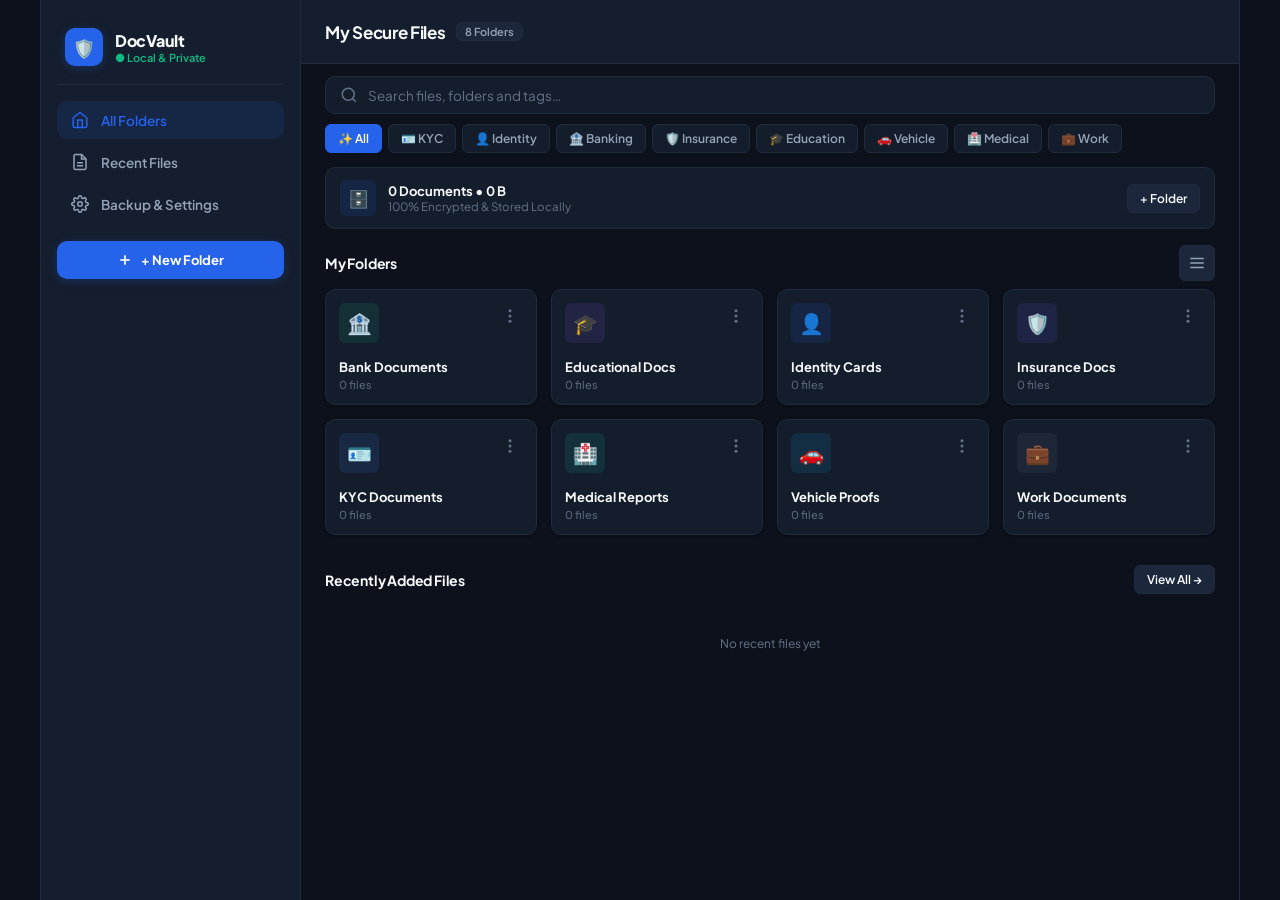
==== commit d44c6628: "Refactor HTML comments and update button actions Updated comments for clarity and consistency across" ====
--- a/index.html
+++ b/index.html
@@ -92,29 +92,11 @@
 
     <!-- ── HOME VIEW ────────────────────────────── -->
     <div class="view" id="view-home">
-      <!-- Top App Header -->
+      <!-- Top App Header (Clean & Minimalist) -->
       <div class="app-header">
         <div class="header-left">
           <div class="header-title-main">My Secure Files</div>
           <div class="header-sub-badge" id="storage-pill-count">0 Folders</div>
-        </div>
-        <div class="header-actions">
-          <button class="icon-btn" onclick="App.toggleTheme()" title="Toggle Dark/Light" aria-label="Theme">
-            🌓
-          </button>
-          <button class="icon-btn" onclick="App.openCameraScanner()" title="Scan Document" aria-label="Scan">
-            <svg width="18" height="18" viewBox="0 0 24 24" fill="none" stroke="currentColor" stroke-width="2">
-              <path d="M23 19a2 2 0 0 1-2 2H3a2 2 0 0 1-2-2V8a2 2 0 0 1 2-2h4l2-3h6l2 3h4a2 2 0 0 1 2 2z"/><circle cx="12" cy="13" r="4"/>
-            </svg>
-          </button>
-          <button class="icon-btn" onclick="App.triggerUpload()" title="Import File" aria-label="Upload">
-            <svg width="18" height="18" viewBox="0 0 24 24" fill="none" stroke="currentColor" stroke-width="2">
-              <path d="M21 15v4a2 2 0 0 1-2 2H5a2 2 0 0 1-2-2v-4"/><polyline points="17 8 12 3 7 8"/><line x1="12" y1="3" x2="12" y2="15"/>
-            </svg>
-          </button>
-          <button class="icon-btn" onclick="App.showView('settings')" title="Settings" aria-label="Settings">
-            ⚙️
-          </button>
         </div>
       </div>
 
@@ -182,7 +164,7 @@
       </div>
     </div>
 
-    <!-- ── FOLDER VIEW ──────────────────────────── -->
+    <!-- ── FOLDER VIEW (Clean, single unified action bar) ── -->
     <div class="view" id="view-folder">
       <div class="app-header">
         <div class="header-left">
@@ -194,14 +176,15 @@
           <div class="header-title-main" id="folder-header-title">Folder</div>
         </div>
         <div class="header-actions">
-          <button class="icon-btn" onclick="App.openCameraScanner()" title="Scan Document">
+          <button class="btn-header-add" onclick="App.triggerUpload()" title="Add File">
+            <svg width="15" height="15" viewBox="0 0 24 24" fill="none" stroke="currentColor" stroke-width="2.5">
+              <line x1="12" y1="5" x2="12" y2="19"/><line x1="5" y1="12" x2="19" y2="12"/>
+            </svg>
+            <span>Upload</span>
+          </button>
+          <button class="icon-btn" onclick="App.openCameraScanner()" title="Scan Camera">
             <svg width="18" height="18" viewBox="0 0 24 24" fill="none" stroke="currentColor" stroke-width="2">
               <path d="M23 19a2 2 0 0 1-2 2H3a2 2 0 0 1-2-2V8a2 2 0 0 1 2-2h4l2-3h6l2 3h4a2 2 0 0 1 2 2z"/><circle cx="12" cy="13" r="4"/>
-            </svg>
-          </button>
-          <button class="icon-btn" onclick="App.triggerUpload()" title="Upload File">
-            <svg width="18" height="18" viewBox="0 0 24 24" fill="none" stroke="currentColor" stroke-width="2">
-              <path d="M21 15v4a2 2 0 0 1-2 2H5a2 2 0 0 1-2-2v-4"/><polyline points="17 8 12 3 7 8"/><line x1="12" y1="3" x2="12" y2="15"/>
             </svg>
           </button>
         </div>
@@ -212,12 +195,6 @@
           <!-- Rendered dynamically -->
         </div>
       </div>
-
-      <button class="nav-fab-center" style="position:fixed;right:20px;bottom:80px;z-index:30" onclick="App.triggerUpload()" title="Add Document">
-        <svg width="22" height="22" viewBox="0 0 24 24" fill="none" stroke="currentColor" stroke-width="2.5">
-          <line x1="12" y1="5" x2="12" y2="19"/><line x1="5" y1="12" x2="19" y2="12"/>
-        </svg>
-      </button>
     </div>
 
     <!-- ── DOCUMENT VIEWER ────────────────────────── -->
@@ -256,17 +233,10 @@
       </div>
     </div>
 
-    <!-- ── RECENT VIEW ──────────────────────────── -->
+    <!-- ── RECENT VIEW (Clean & Minimalist) ──── -->
     <div class="view" id="view-recent">
       <div class="app-header">
         <div class="header-title-main">Recent Documents</div>
-        <div class="header-actions">
-          <button class="icon-btn" onclick="App.triggerUpload()" title="Upload">
-            <svg width="18" height="18" viewBox="0 0 24 24" fill="none" stroke="currentColor" stroke-width="2">
-              <path d="M21 15v4a2 2 0 0 1-2 2H5a2 2 0 0 1-2-2v-4"/><polyline points="17 8 12 3 7 8"/><line x1="12" y1="3" x2="12" y2="15"/>
-            </svg>
-          </button>
-        </div>
       </div>
 
       <div class="scroll-area" style="padding-top:14px">
@@ -344,7 +314,7 @@
       </div>
     </div>
 
-    <!-- ── BOTTOM NAVIGATION (Mobile / Tablet) ──── -->
+    <!-- ── BOTTOM NAVIGATION (Mobile Only - Clean 4-tab bar) ── -->
     <nav class="bottom-nav" id="bottom-nav">
       <button class="nav-item active" data-view="home" onclick="App.showView('home')" aria-label="Folders">
         <svg width="20" height="20" viewBox="0 0 24 24" fill="none" stroke="currentColor" stroke-width="2">
@@ -361,18 +331,18 @@
         <span class="nav-label">Recent</span>
       </button>
 
-      <!-- Center Action Button -->
-      <button class="nav-fab-center" onclick="App.openCameraScanner()" aria-label="Scan" title="Scan or Upload">
+      <!-- Clean Central Action Button -->
+      <button class="nav-fab-center" onclick="App.triggerUpload()" aria-label="Add" title="Upload Document">
         <svg width="22" height="22" viewBox="0 0 24 24" fill="none" stroke="currentColor" stroke-width="2.5">
+          <line x1="12" y1="5" x2="12" y2="19"/><line x1="5" y1="12" x2="19" y2="12"/>
+        </svg>
+      </button>
+
+      <button class="nav-item" onclick="App.openCameraScanner()" aria-label="Scan">
+        <svg width="20" height="20" viewBox="0 0 24 24" fill="none" stroke="currentColor" stroke-width="2">
           <path d="M23 19a2 2 0 0 1-2 2H3a2 2 0 0 1-2-2V8a2 2 0 0 1 2-2h4l2-3h6l2 3h4a2 2 0 0 1 2 2z"/><circle cx="12" cy="13" r="4"/>
         </svg>
-      </button>
-
-      <button class="nav-item" onclick="App.showCreateFolder()" aria-label="New Folder">
-        <svg width="20" height="20" viewBox="0 0 24 24" fill="none" stroke="currentColor" stroke-width="2">
-          <line x1="12" y1="5" x2="12" y2="19"/><line x1="5" y1="12" x2="19" y2="12"/>
-        </svg>
-        <span class="nav-label">New</span>
+        <span class="nav-label">Scan</span>
       </button>
 
       <button class="nav-item" data-view="settings" onclick="App.showView('settings')" aria-label="Settings">
--- a/css/style.css
+++ b/css/style.css
@@ -1,11 +1,11 @@
 /* ════════════════════════════════════════════════════════════
-   Private Document Wallet — Executive Professional Design System
+   Private Document Wallet — Executive Unified Design System
    ════════════════════════════════════════════════════════════ */
 
 @import url('https://fonts.googleapis.com/css2?family=Plus+Jakarta+Sans:wght@400;500;600;700;800&family=Inter:wght@400;500;600;700&display=swap');
 
 :root {
-  /* Professional Dark Theme (Executive Navy & Slate) */
+  /* Executive Dark Theme (Navy Slate & Crisp Neutral) */
   --bg:            #0C111C;
   --bg-subtle:     #111827;
   --surface:       #151E2E;
@@ -46,7 +46,7 @@
   --gap:           16px;
 }
 
-/* Executive Light Theme (Clean Crisp Platinum) */
+/* Executive Light Theme */
 body.theme-light {
   --bg:            #F8FAFC;
   --bg-subtle:     #F1F5F9;
@@ -82,7 +82,7 @@
   -webkit-font-smoothing: antialiased;
 }
 
-/* ── App Shell Layout ──────────────────────────────────────── */
+/* ── App Shell ─────────────────────────────────────────────── */
 #app {
   position: relative;
   width: 100%;
@@ -125,7 +125,7 @@
 .scroll-area::-webkit-scrollbar-thumb { background: rgba(255,255,255,0.08); border-radius: 4px; }
 body.theme-light .scroll-area::-webkit-scrollbar-thumb { background: rgba(0,0,0,0.12); }
 
-/* ── Keyframes ─────────────────────────────────────────────── */
+/* ── Animations ────────────────────────────────────────────── */
 @keyframes fadeIn { from { opacity: 0; } to { opacity: 1; } }
 @keyframes slideUp { from { transform: translateY(10px); opacity: 0; } to { transform: translateY(0); opacity: 1; } }
 .slide-up { animation: slideUp 0.22s cubic-bezier(0.16, 1, 0.3, 1) both; }
@@ -214,7 +214,17 @@
   border: 1px solid var(--border);
 }
 
-.header-actions { display: flex; align-items: center; gap: 6px; }
+.header-actions { display: flex; align-items: center; gap: 8px; }
+
+.header-back-btn {
+  background: var(--surface-hover);
+  border: 1px solid var(--border);
+  border-radius: var(--radius-xs);
+  width: 36px; height: 36px;
+  display: flex; align-items: center; justify-content: center;
+  color: var(--text); transition: all 0.15s;
+}
+.header-back-btn:hover { border-color: rgba(255,255,255,0.2); }
 
 .icon-btn {
   width: 36px; height: 36px;
@@ -227,8 +237,33 @@
 }
 .icon-btn:hover { color: var(--text); border-color: rgba(255,255,255,0.2); }
 body.theme-light .icon-btn:hover { border-color: rgba(0,0,0,0.2); }
-.icon-btn:active { transform: scale(0.95); }
-.icon-btn svg { width: 17px; height: 17px; }
+.empty-pill {
+  font-size: 11px;
+  font-weight: 500;
+  color: var(--text-dim);
+  opacity: 0.85;
+}
+
+/* Header Add File Button:
+   Hidden by default when bottom navigation menu is present.
+   Visible ONLY on desktop (>= 900px) when bottom menu is hidden. */
+.btn-header-add {
+  display: none !important;
+  padding: 8px 14px;
+  background: var(--primary);
+  color: white;
+  border-radius: var(--radius-xs);
+  font-size: 12px;
+  font-weight: 700;
+  align-items: center;
+  gap: 5px;
+  box-shadow: 0 2px 8px var(--primary-glow);
+  transition: all 0.15s;
+  white-space: nowrap;
+  flex-shrink: 0;
+}
+.btn-header-add:hover { background: var(--primary-dark); }
+.btn-header-add svg { width: 14px; height: 14px; flex-shrink: 0; }
 
 /* Search Container */
 .search-container {
@@ -278,7 +313,7 @@
 }
 
 /* ════════════════════════════════════════════════════════════
-   STORAGE BAR (Refined Corporate Design)
+   STORAGE BAR (Minimal Corporate Design)
    ════════════════════════════════════════════════════════════ */
 .storage-summary-card {
   margin: 10px var(--gap) 0;
@@ -404,7 +439,52 @@
 }
 
 /* ════════════════════════════════════════════════════════════
-   RECENT DOCUMENTS SECTION (List View)
+   UNIFIED EMPTY DROPZONE (No duplicate button clutter)
+   ════════════════════════════════════════════════════════════ */
+.empty-dropzone-box {
+  margin: 16px var(--gap);
+  border: 1.5px dashed var(--border);
+  border-radius: var(--radius-md);
+  padding: 40px 24px;
+  text-align: center;
+  background: var(--surface-card);
+  display: flex;
+  flex-direction: column;
+  align-items: center;
+  justify-content: center;
+  gap: 12px;
+  transition: border-color 0.2s, background-color 0.2s;
+}
+.empty-dropzone-box:hover {
+  border-color: var(--primary);
+  background: var(--surface-hover);
+}
+
+.dropzone-icon {
+  width: 52px; height: 52px;
+  border-radius: 14px;
+  background: var(--primary-lite);
+  color: var(--primary);
+  display: flex; align-items: center; justify-content: center;
+  font-size: 24px; margin-bottom: 4px;
+}
+.dropzone-title { font-size: 15px; font-weight: 700; color: var(--text); }
+.dropzone-sub   { font-size: 12.5px; color: var(--text-dim); max-width: 320px; line-height: 1.4; }
+
+.dropzone-actions {
+  display: flex;
+  gap: 10px;
+  margin-top: 8px;
+  width: 100%;
+  max-width: 320px;
+}
+.dropzone-actions .btn-primary,
+.dropzone-actions .btn-secondary {
+  flex: 1;
+}
+
+/* ════════════════════════════════════════════════════════════
+   DOCUMENT ROWS
    ════════════════════════════════════════════════════════════ */
 .recent-docs-section {
   margin-top: 10px;
@@ -447,7 +527,7 @@
 .doc-row-actions { display: flex; align-items: center; gap: 4px; }
 
 /* ════════════════════════════════════════════════════════════
-   BOTTOM NAVIGATION (Mobile Dock)
+   BOTTOM NAVIGATION (Mobile Only Dock - Clean & Uncluttered)
    ════════════════════════════════════════════════════════════ */
 .bottom-nav {
   position: fixed;
@@ -478,7 +558,7 @@
 
 .nav-fab-center {
   width: 48px; height: 48px;
-  border-radius: var(--radius-sm);
+  border-radius: 50%;
   background: var(--primary);
   color: white;
   display: flex; align-items: center; justify-content: center;
@@ -696,6 +776,7 @@
   }
   #sidebar { display: flex; }
   .bottom-nav { display: none !important; }
+  .btn-header-add { display: inline-flex !important; }
   .scroll-area { padding-bottom: 24px; }
   .folders-grid { grid-template-columns: repeat(4, 1fr); gap: 14px; }
   .toast { bottom: 24px; }
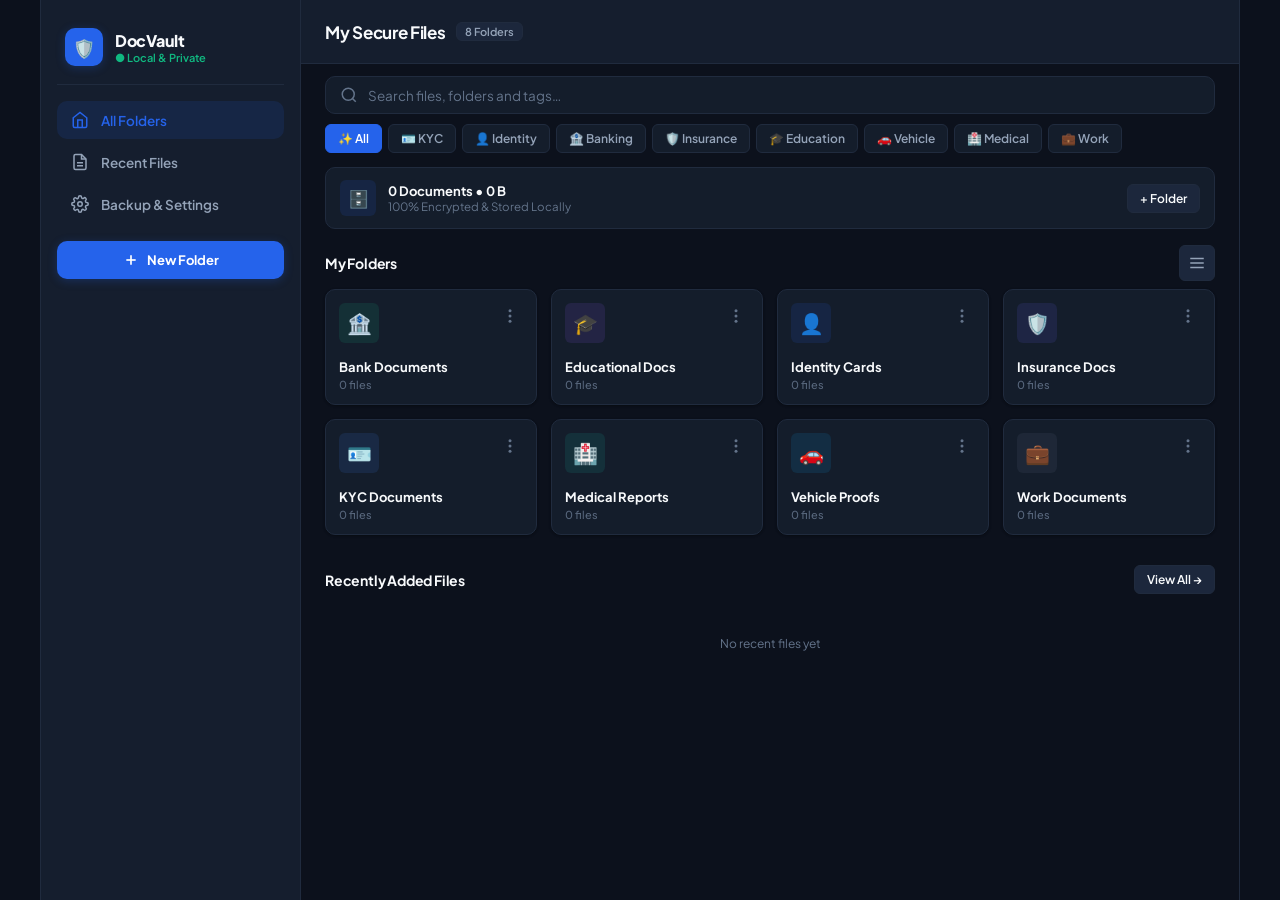
==== commit 5ef47bfa: "Remove '+' from 'New Folder' button text" ====
--- a/index.html
+++ b/index.html
@@ -82,7 +82,7 @@
         <svg width="16" height="16" viewBox="0 0 24 24" fill="none" stroke="currentColor" stroke-width="2.5">
           <line x1="12" y1="5" x2="12" y2="19"/><line x1="5" y1="12" x2="19" y2="12"/>
         </svg>
-        <span>+ New Folder</span>
+        <span>New Folder</span>
       </button>
     </div>
   </nav>
@@ -164,7 +164,7 @@
       </div>
     </div>
 
-    <!-- ── FOLDER VIEW (Clean, single unified action bar) ── -->
+    <!-- ── FOLDER VIEW (Clean with Upload & Scan Actions) ── -->
     <div class="view" id="view-folder">
       <div class="app-header">
         <div class="header-left">
@@ -176,13 +176,13 @@
           <div class="header-title-main" id="folder-header-title">Folder</div>
         </div>
         <div class="header-actions">
-          <button class="btn-header-add" onclick="App.triggerUpload()" title="Add File">
-            <svg width="15" height="15" viewBox="0 0 24 24" fill="none" stroke="currentColor" stroke-width="2.5">
+          <button class="btn-primary" style="padding:7px 12px;font-size:12px;display:inline-flex;gap:5px" onclick="App.triggerUpload()" title="Upload File">
+            <svg width="14" height="14" viewBox="0 0 24 24" fill="none" stroke="currentColor" stroke-width="2.5">
               <line x1="12" y1="5" x2="12" y2="19"/><line x1="5" y1="12" x2="19" y2="12"/>
             </svg>
             <span>Upload</span>
           </button>
-          <button class="icon-btn" onclick="App.openCameraScanner()" title="Scan Camera">
+          <button class="icon-btn" onclick="App.openCameraScanner()" title="Scan Camera" aria-label="Scan Camera">
             <svg width="18" height="18" viewBox="0 0 24 24" fill="none" stroke="currentColor" stroke-width="2">
               <path d="M23 19a2 2 0 0 1-2 2H3a2 2 0 0 1-2-2V8a2 2 0 0 1 2-2h4l2-3h6l2 3h4a2 2 0 0 1 2 2z"/><circle cx="12" cy="13" r="4"/>
             </svg>
@@ -197,7 +197,7 @@
       </div>
     </div>
 
-    <!-- ── DOCUMENT VIEWER ────────────────────────── -->
+    <!-- ── DOCUMENT VIEWER (Clean header with only Back & Title) ── -->
     <div class="view" id="view-viewer">
       <div class="app-header">
         <div class="header-left">
@@ -208,29 +208,16 @@
           </button>
           <div class="header-title-main" id="doc-viewer-title" style="font-size:15px">Document</div>
         </div>
-        <div class="header-actions">
-          <button class="icon-btn" onclick="App.shareDocument()" title="Share">
-            <svg width="18" height="18" viewBox="0 0 24 24" fill="none" stroke="currentColor" stroke-width="2">
-              <circle cx="18" cy="5" r="3"/><circle cx="6" cy="12" r="3"/><circle cx="18" cy="19" r="3"/>
-              <line x1="8.59" y1="13.51" x2="15.42" y2="17.49"/><line x1="15.41" y1="6.51" x2="8.59" y2="10.49"/>
-            </svg>
-          </button>
-          <button class="icon-btn" onclick="App.deleteDocument()" title="Delete">
-            <svg width="18" height="18" viewBox="0 0 24 24" fill="none" stroke="currentColor" stroke-width="2">
-              <polyline points="3 6 5 6 21 6"/><path d="M19 6v14a2 2 0 0 1-2 2H7a2 2 0 0 1-2-2V6m3 0V4a1 1 0 0 1 1-1h4a1 1 0 0 1 1 1v2"/>
-            </svg>
-          </button>
-        </div>
       </div>
 
       <div class="viewer-body" id="doc-viewer-content">
         <!-- Rendered dynamically -->
       </div>
 
-      <div class="viewer-bottom-bar">
+      <!-- <div class="viewer-bottom-bar">
         <button class="btn-secondary" onclick="App.downloadDocument()">⬇️ Download File</button>
         <button class="btn-primary" onclick="App.shareDocument()">🔗 Share Document</button>
-      </div>
+      </div> -->
     </div>
 
     <!-- ── RECENT VIEW (Clean & Minimalist) ──── -->
@@ -246,7 +233,7 @@
       </div>
     </div>
 
-    <!-- ── SETTINGS VIEW ────────────────────────── -->
+    <!-- ── SETTINGS VIEW (Clean without broken wipe button) ── -->
     <div class="view" id="view-settings">
       <div class="app-header">
         <div class="header-left">
@@ -295,18 +282,6 @@
           <button class="btn-sm">Import</button>
         </div>
 
-        <!-- Wipe data -->
-        <div class="storage-summary-card" style="cursor:pointer" onclick="App.confirmClearData()">
-          <div class="storage-stat-group">
-            <div class="storage-stat-icon" style="background:rgba(239,68,68,0.15);color:var(--danger)">🗑️</div>
-            <div class="storage-stat-info">
-              <div class="storage-stat-title" style="color:var(--danger)">Clear All Stored Data</div>
-              <div class="storage-stat-sub">Permanently delete IndexedDB local database</div>
-            </div>
-          </div>
-          <button class="btn-sm" style="color:var(--danger)">Wipe</button>
-        </div>
-
         <div style="text-align:center;padding:28px 16px;color:var(--text-dim);font-size:12px">
           🛡️ Private Document Vault • v2.1 Pro<br>
           <span>100% Local-First Offline Storage</span>
--- a/css/style.css
+++ b/css/style.css
@@ -604,28 +604,84 @@
 }
 
 /* ════════════════════════════════════════════════════════════
-   CAMERA SCANNER VIEW
+   CAMERA SCANNER VIEW (4:3 Standard Document Aspect Ratio)
    ════════════════════════════════════════════════════════════ */
 .scanner-viewport {
   position: relative;
-  width: 100%; height: 300px;
-  background: #030712;
+  width: 100%;
+  aspect-ratio: 4 / 3;
+  max-height: 320px;
+  background: #000000;
   border-radius: var(--radius-sm);
   overflow: hidden;
-  display: flex; align-items: center; justify-content: center;
-  border: 1px solid var(--border);
-}
+  display: flex;
+  align-items: center;
+  justify-content: center;
+  border: 1.5px solid var(--border);
+  box-shadow: inset 0 0 20px rgba(0, 0, 0, 0.8);
+}
+
+.scanner-video-feed {
+  width: 100%;
+  height: 100%;
+  object-fit: cover;
+}
+
+.scanner-guide-box {
+  position: absolute;
+  inset: 12px;
+  border: 1px dashed rgba(255, 255, 255, 0.35);
+  border-radius: var(--radius-xs);
+  pointer-events: none;
+  display: flex;
+  flex-direction: column;
+  justify-content: space-between;
+  box-shadow: inset 0 0 0 9999px rgba(0, 0, 0, 0.25);
+}
+
+.scanner-corner {
+  position: absolute;
+  width: 18px;
+  height: 18px;
+  border-color: var(--accent);
+  border-style: solid;
+  pointer-events: none;
+}
+.scanner-corner.tl { top: -1px; left: -1px; border-width: 3px 0 0 3px; border-top-left-radius: 4px; }
+.scanner-corner.tr { top: -1px; right: -1px; border-width: 3px 3px 0 0; border-top-right-radius: 4px; }
+.scanner-corner.bl { bottom: -1px; left: -1px; border-width: 0 0 3px 3px; border-bottom-left-radius: 4px; }
+.scanner-corner.br { bottom: -1px; right: -1px; border-width: 0 3px 3px 0; border-bottom-right-radius: 4px; }
+
+.scanner-aspect-badge {
+  position: absolute;
+  bottom: 8px;
+  left: 50%;
+  transform: translateX(-50%);
+  background: rgba(0, 0, 0, 0.7);
+  backdrop-filter: blur(4px);
+  color: var(--text);
+  font-size: 11px;
+  font-weight: 600;
+  padding: 3px 10px;
+  border-radius: 12px;
+  border: 1px solid rgba(255, 255, 255, 0.2);
+  white-space: nowrap;
+}
+
 .scanner-laser {
-  position: absolute; left: 5%; right: 5%; height: 2px;
+  position: absolute;
+  left: 2%;
+  right: 2%;
+  height: 2px;
   background: var(--accent);
-  box-shadow: 0 0 10px var(--accent);
-  animation: scanSweep 2s infinite ease-in-out;
+  box-shadow: 0 0 12px var(--accent);
+  animation: scanSweep 2.2s infinite ease-in-out;
   pointer-events: none;
 }
 @keyframes scanSweep {
-  0% { top: 10%; }
-  50% { top: 90%; }
-  100% { top: 10%; }
+  0% { top: 8%; opacity: 0.8; }
+  50% { top: 92%; opacity: 1; }
+  100% { top: 8%; opacity: 0.8; }
 }
 
 /* ════════════════════════════════════════════════════════════
